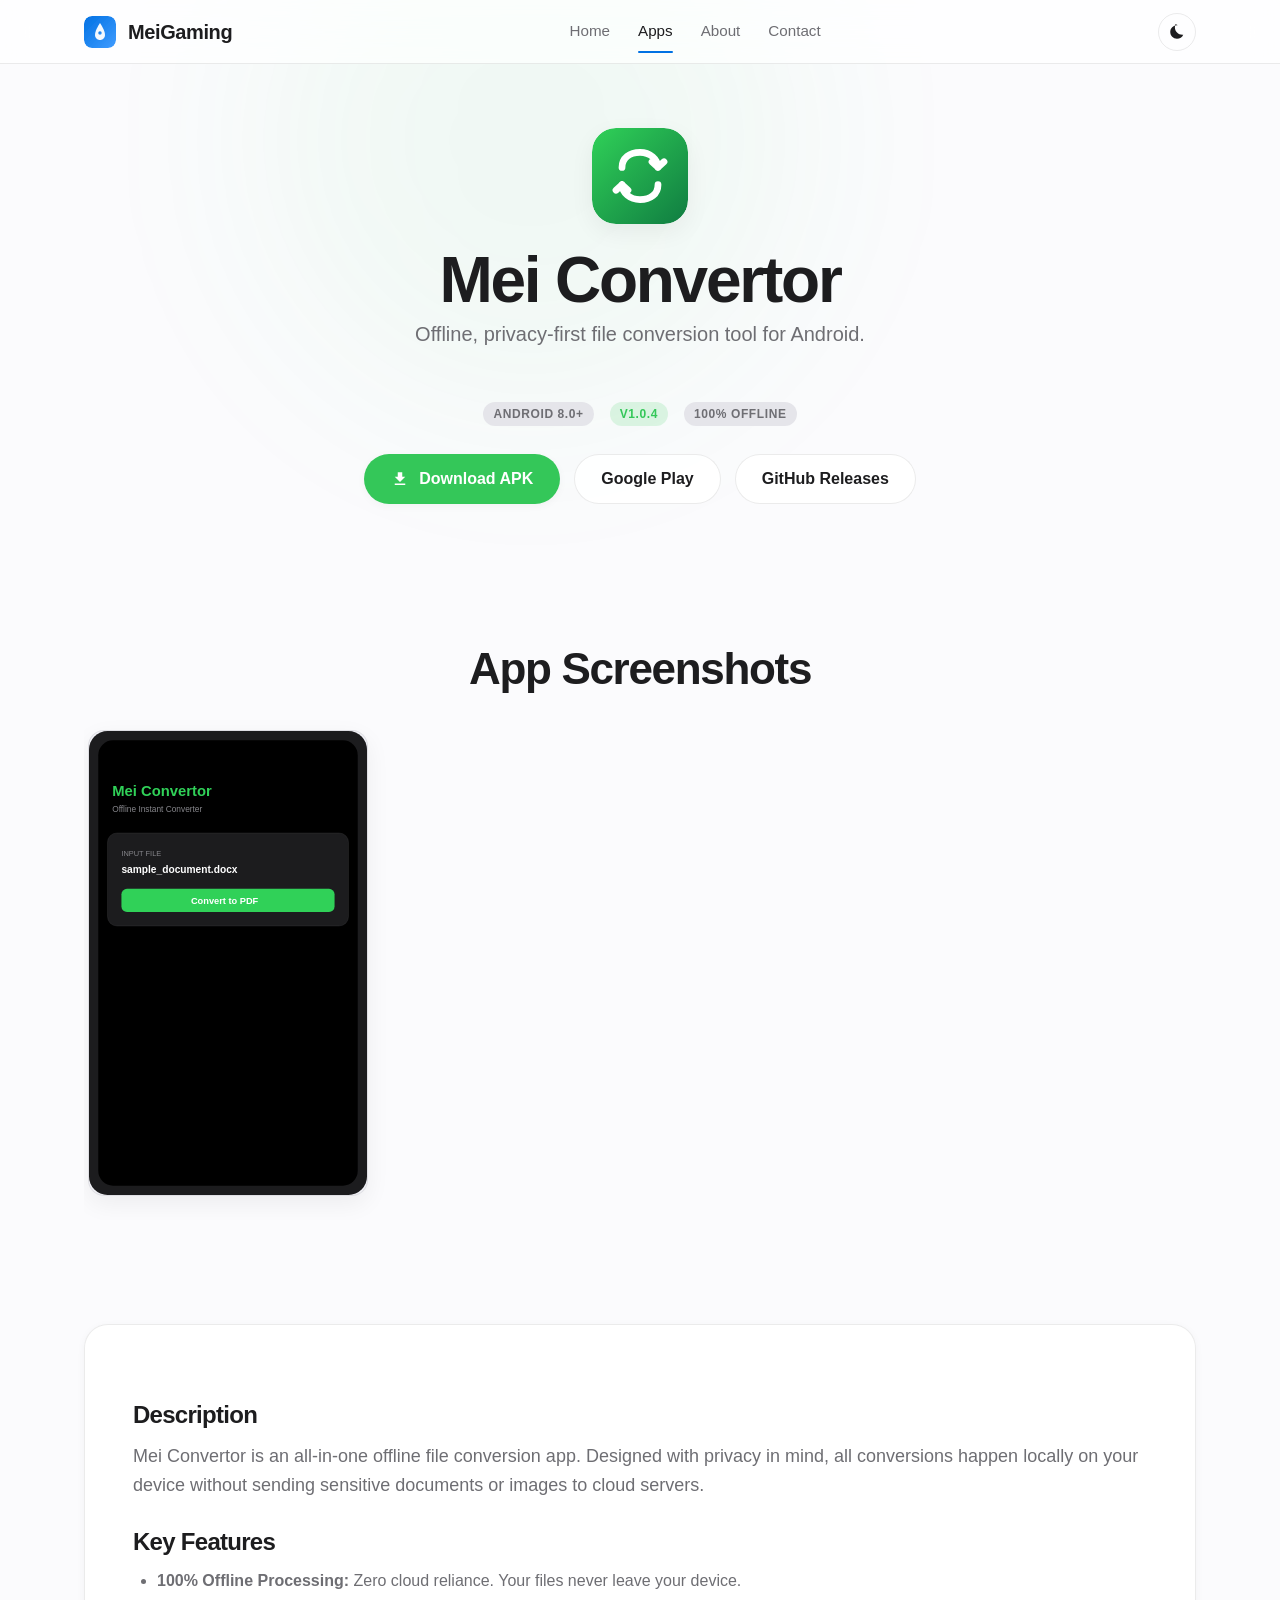
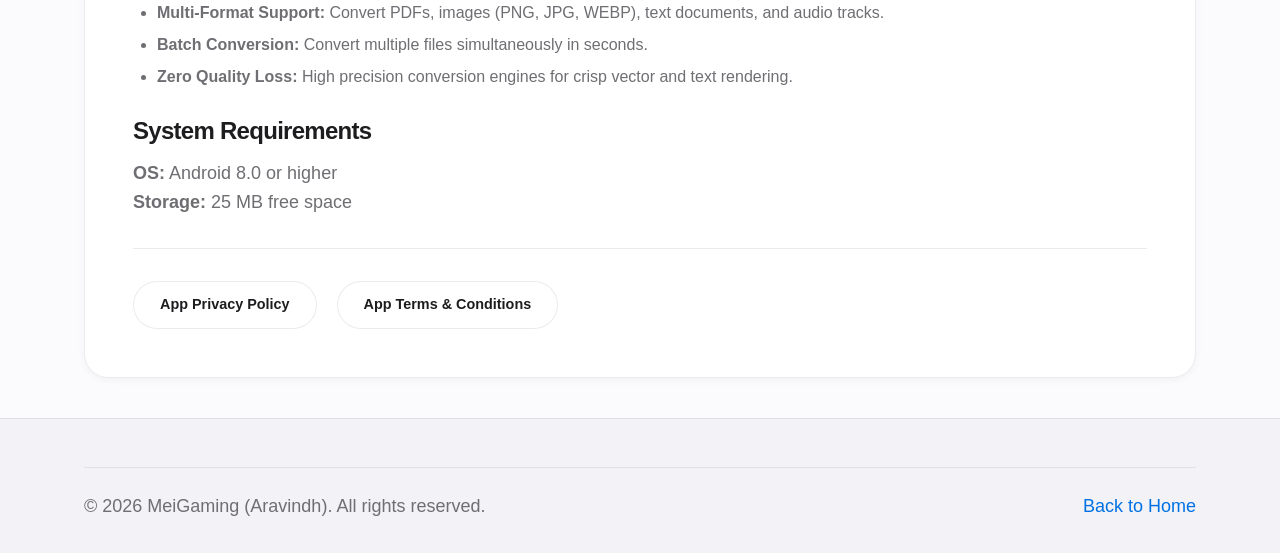
==== apps/mei-convertor/index.html @ 744c67cd "Initial release of MeiGaming studio website for GitHub Pages" ====
<!DOCTYPE html>
<html lang="en" data-theme="light">
<head>
  <meta charset="UTF-8">
  <meta name="viewport" content="width=device-width, initial-scale=1.0">
  <title>Mei Convertor — Offline File Converter for Android | MeiGaming</title>
  <meta name="description" content="Mei Convertor is a fast, offline file converter app for Android. Convert documents, images, audio, and video files securely on your device without internet.">

  <link rel="icon" type="image/svg+xml" href="../../assets/images/icons/favicon.svg">
  <link rel="stylesheet" href="../../assets/css/main.css">
  <link rel="stylesheet" href="../../assets/css/responsive.css">
</head>
<body>
  <div class="bg-ambient" aria-hidden="true">
    <div class="bg-ambient-orb orb-1" style="background: var(--convertor-bg-glow);"></div>
  </div>

  <header class="header">
    <div class="container nav-container">
      <a href="../../index.html" class="brand" aria-label="MeiGaming Home">
        <img src="../../assets/images/logo/logo.svg" alt="MeiGaming Logo" class="brand-icon">
        <span>MeiGaming</span>
      </a>

      <nav aria-label="Main Navigation">
        <ul class="nav-links">
          <li class="nav-item"><a href="../../index.html" class="nav-link">Home</a></li>
          <li class="nav-item"><a href="../../index.html#apps" class="nav-link active">Apps</a></li>
          <li class="nav-item"><a href="../../about.html" class="nav-link">About</a></li>
          <li class="nav-item"><a href="../../contact.html" class="nav-link">Contact</a></li>
        </ul>
      </nav>

      <div style="display: flex; align-items: center; gap: 12px;">
        <button class="theme-toggle" type="button" aria-label="Toggle theme"></button>
        <button class="mobile-toggle" type="button" aria-label="Toggle Menu" aria-expanded="false">
          <svg width="24" height="24" viewBox="0 0 24 24" fill="currentColor"><path d="M3 18h18v-2H3v2zm0-5h18v-2H3v2zm0-7v2h18V6H3z"/></svg>
        </button>
      </div>
    </div>
  </header>

  <main class="container">
    <section class="app-detail-hero animate-fade-in">
      <img src="../../assets/images/logo/mei-convertor-logo.svg" alt="Mei Convertor App Logo" class="app-detail-logo">
      <h1>Mei Convertor</h1>
      <p class="hero-description">Offline, privacy-first file conversion tool for Android.</p>
      
      <div class="app-meta-bar">
        <span class="platform-badge">Android 8.0+</span>
        <span class="platform-badge" style="background: var(--convertor-bg-glow); color: var(--convertor-accent);">v1.0.4</span>
        <span class="platform-badge">100% Offline</span>
      </div>

      <div class="app-downloads-group">
        <a href="#" data-app="meiConvertor" data-download="apk" class="btn btn-primary" style="background: var(--convertor-accent);">
          <svg class="btn-icon" viewBox="0 0 24 24"><path d="M5 20h14v-2H5v2zM19 9h-4V3H9v6H5l7 7 7-7z"/></svg>
          Download APK
        </a>
        <a href="#" data-app="meiConvertor" data-download="googlePlay" class="btn btn-secondary">
          Google Play
        </a>
        <a href="#" data-app="meiConvertor" data-download="githubReleases" class="btn btn-secondary">
          GitHub Releases
        </a>
      </div>
    </section>

    <section class="section">
      <h2 class="section-title" style="text-align: center; margin-bottom: 24px;">App Screenshots</h2>
      <div class="screenshot-gallery">
        <div class="screenshot-item">
          <img src="../../assets/images/apps/mei-convertor-preview.svg" alt="Mei Convertor Interface Screenshot 1">
        </div>
      </div>
    </section>

    <section class="content-box observe-animate">
      <h2>Description</h2>
      <p>
        Mei Convertor is an all-in-one offline file conversion app. Designed with privacy in mind, all conversions happen locally on your device without sending sensitive documents or images to cloud servers.
      </p>

      <h2>Key Features</h2>
      <ul>
        <li><strong>100% Offline Processing:</strong> Zero cloud reliance. Your files never leave your device.</li>
        <li><strong>Multi-Format Support:</strong> Convert PDFs, images (PNG, JPG, WEBP), text documents, and audio tracks.</li>
        <li><strong>Batch Conversion:</strong> Convert multiple files simultaneously in seconds.</li>
        <li><strong>Zero Quality Loss:</strong> High precision conversion engines for crisp vector and text rendering.</li>
      </ul>

      <h2>System Requirements</h2>
      <p><strong>OS:</strong> Android 8.0 or higher<br><strong>Storage:</strong> 25 MB free space</p>

      <hr style="margin: 32px 0; border: none; border-top: 1px solid var(--border-color);">

      <div style="display: flex; gap: 20px; flex-wrap: wrap;">
        <a href="privacy-policy.html" class="btn btn-secondary" style="font-size: 0.9rem;">App Privacy Policy</a>
        <a href="terms.html" class="btn btn-secondary" style="font-size: 0.9rem;">App Terms & Conditions</a>
      </div>
    </section>
  </main>

  <footer class="footer">
    <div class="container">
      <div class="footer-bottom">
        <p>&copy; <span class="copyright-year">2026</span> MeiGaming (Aravindh). All rights reserved.</p>
        <p><a href="../../index.html">Back to Home</a></p>
      </div>
    </div>
  </footer>

  <script src="../../assets/js/theme.js"></script>
  <script src="../../assets/js/downloads.js"></script>
  <script src="../../assets/js/navigation.js"></script>
  <script src="../../assets/js/main.js"></script>
</body>
</html>
---- assets/css/main.css ----
/* MeiGaming - Core Stylesheet */
@import url('variables.css');
@import url('animations.css');

/* Resets & Base Box Sizing */
*, *::before, *::after {
  box-sizing: border-box;
  margin: 0;
  padding: 0;
}

html {
  font-family: var(--font-family);
  font-size: 16px;
  background-color: var(--bg-primary);
  color: var(--text-primary);
  line-height: 1.5;
  scroll-behavior: smooth;
  -webkit-text-size-adjust: 100%;
  -webkit-font-smoothing: antialiased;
  -moz-osx-font-smoothing: grayscale;
}

body {
  min-height: 100vh;
  display: flex;
  flex-direction: column;
  overflow-x: hidden;
  position: relative;
  transition: background-color var(--transition-normal), color var(--transition-normal);
}

/* Background Atmospheric Radial Gradients */
.bg-ambient {
  position: fixed;
  top: 0;
  left: 0;
  width: 100vw;
  height: 100vh;
  z-index: -1;
  pointer-events: none;
  overflow: hidden;
}

.bg-ambient-orb {
  position: absolute;
  border-radius: 50%;
  filter: blur(100px);
  opacity: 0.35;
  transition: all var(--transition-slow);
}

.orb-1 {
  top: -15%;
  left: 20%;
  width: 550px;
  height: 550px;
  background: var(--accent-light);
}

.orb-2 {
  bottom: 10%;
  right: -5%;
  width: 450px;
  height: 450px;
  background: rgba(175, 82, 222, 0.1);
}

/* Container */
.container {
  width: 100%;
  max-width: 1160px;
  margin: 0 auto;
  padding: 0 24px;
}

/* Typography */
h1, h2, h3, h4, h5, h6 {
  color: var(--text-primary);
  font-weight: 600;
  letter-spacing: -0.025em;
  line-height: 1.15;
}

h1 {
  font-size: clamp(2.5rem, 5vw, 4.2rem);
  font-weight: 700;
  letter-spacing: -0.035em;
}

h2 {
  font-size: clamp(1.8rem, 3.5vw, 2.75rem);
  letter-spacing: -0.03em;
}

h3 {
  font-size: clamp(1.25rem, 2.2vw, 1.75rem);
}

p {
  color: var(--text-secondary);
  font-size: 1.125rem;
  line-height: 1.6;
}

a {
  color: var(--accent-primary);
  text-decoration: none;
  transition: color var(--transition-fast);
}

a:hover {
  color: var(--accent-hover);
}

/* Glass Header & Navigation */
.header {
  position: sticky;
  top: 0;
  left: 0;
  width: 100%;
  height: var(--header-height);
  z-index: 100;
  background-color: var(--bg-glass);
  backdrop-filter: var(--backdrop-blur);
  -webkit-backdrop-filter: var(--backdrop-blur);
  border-bottom: 1px solid var(--border-color);
  transition: background-color var(--transition-normal), border-color var(--transition-normal);
}

.nav-container {
  display: flex;
  align-items: center;
  justify-content: space-between;
  height: 100%;
}

.brand {
  display: flex;
  align-items: center;
  gap: 12px;
  font-weight: 700;
  font-size: 1.25rem;
  color: var(--text-primary);
  letter-spacing: -0.02em;
}

.brand-icon {
  width: 32px;
  height: 32px;
  border-radius: var(--radius-sm);
  display: flex;
  align-items: center;
  justify-content: center;
}

.nav-links {
  display: flex;
  align-items: center;
  gap: 28px;
  list-style: none;
}

.nav-item {
  position: relative;
}

.nav-link {
  color: var(--text-secondary);
  font-size: 0.95rem;
  font-weight: 500;
  padding: 6px 0;
  transition: color var(--transition-fast);
  display: flex;
  align-items: center;
  gap: 6px;
}

.nav-link:hover, .nav-link.active {
  color: var(--text-primary);
}

.nav-link.active::after {
  content: "";
  position: absolute;
  bottom: -4px;
  left: 0;
  width: 100%;
  height: 2px;
  background-color: var(--accent-primary);
  border-radius: 2px;
}

/* Dropdown Menu */
.dropdown-menu {
  position: absolute;
  top: 100%;
  left: 50%;
  transform: translateX(-50%) translateY(8px);
  background: var(--bg-glass-card);
  backdrop-filter: var(--backdrop-blur);
  -webkit-backdrop-filter: var(--backdrop-blur);
  border: 1px solid var(--border-color);
  border-radius: var(--radius-md);
  box-shadow: var(--shadow-lg);
  padding: 8px;
  min-width: 200px;
  opacity: 0;
  visibility: hidden;
  transition: opacity var(--transition-fast), transform var(--transition-fast), visibility var(--transition-fast);
  z-index: 110;
}

.nav-item:hover .dropdown-menu,
.nav-item:focus-within .dropdown-menu {
  opacity: 1;
  visibility: visible;
  transform: translateX(-50%) translateY(0);
}

.dropdown-item {
  display: flex;
  align-items: center;
  gap: 12px;
  padding: 10px 14px;
  border-radius: var(--radius-sm);
  color: var(--text-primary);
  font-size: 0.9rem;
  font-weight: 500;
  transition: background-color var(--transition-fast);
}

.dropdown-item:hover {
  background-color: var(--accent-light);
  color: var(--accent-primary);
}

.dropdown-item-icon {
  width: 24px;
  height: 24px;
  border-radius: 6px;
}

/* Theme Toggle Button */
.theme-toggle {
  background: transparent;
  border: 1px solid var(--border-color);
  color: var(--text-primary);
  width: 38px;
  height: 38px;
  border-radius: var(--radius-pill);
  display: flex;
  align-items: center;
  justify-content: center;
  cursor: pointer;
  transition: background-color var(--transition-fast), border-color var(--transition-fast), transform var(--transition-fast);
}

.theme-toggle:hover {
  background-color: var(--bg-tertiary);
  transform: scale(1.05);
}

.theme-toggle svg {
  width: 18px;
  height: 18px;
  fill: currentColor;
}

/* Mobile Hamburger Menu Toggle */
.mobile-toggle {
  display: none;
  background: transparent;
  border: none;
  color: var(--text-primary);
  width: 38px;
  height: 38px;
  cursor: pointer;
  align-items: center;
  justify-content: center;
}

/* Hero Section */
.hero {
  padding: 96px 0 64px;
  text-align: center;
  position: relative;
}

.hero-subtitle-pill {
  display: inline-flex;
  align-items: center;
  gap: 8px;
  padding: 6px 16px;
  background: var(--accent-light);
  color: var(--accent-primary);
  border-radius: var(--radius-pill);
  font-size: 0.875rem;
  font-weight: 600;
  margin-bottom: 24px;
  border: 1px solid rgba(0, 113, 227, 0.2);
}

.hero-title {
  max-width: 800px;
  margin: 0 auto 20px;
  background: linear-gradient(180deg, var(--text-primary) 0%, var(--text-secondary) 100%);
  -webkit-background-clip: text;
  -webkit-text-fill-color: transparent;
}

.hero-description {
  max-width: 600px;
  margin: 0 auto 36px;
  font-size: 1.25rem;
  color: var(--text-secondary);
}

.hero-buttons {
  display: flex;
  align-items: center;
  justify-content: center;
  gap: 16px;
  flex-wrap: wrap;
}

/* Buttons */
.btn {
  display: inline-flex;
  align-items: center;
  justify-content: center;
  gap: 10px;
  padding: 12px 26px;
  font-size: 1rem;
  font-weight: 600;
  border-radius: var(--radius-pill);
  cursor: pointer;
  transition: all var(--transition-fast);
  border: 1px solid transparent;
  text-decoration: none;
}

.btn-primary {
  background-color: var(--accent-primary);
  color: var(--text-on-accent);
  box-shadow: var(--shadow-sm);
}

.btn-primary:hover {
  background-color: var(--accent-hover);
  color: var(--text-on-accent);
  transform: translateY(-2px);
  box-shadow: var(--shadow-md);
}

.btn-secondary {
  background-color: var(--bg-glass-card);
  color: var(--text-primary);
  border-color: var(--border-color);
  backdrop-filter: var(--backdrop-blur);
  -webkit-backdrop-filter: var(--backdrop-blur);
}

.btn-secondary:hover {
  background-color: var(--bg-tertiary);
  border-color: var(--border-hover);
  color: var(--text-primary);
  transform: translateY(-2px);
}

.btn-icon {
  width: 18px;
  height: 18px;
  fill: currentColor;
}

/* App Card Component */
.section {
  padding: 64px 0;
}

.section-header {
  text-align: center;
  max-width: 600px;
  margin: 0 auto 48px;
}

.section-title {
  margin-bottom: 12px;
}

.section-subtitle {
  color: var(--text-secondary);
  font-size: 1.1rem;
}

.app-grid {
  display: grid;
  grid-template-columns: repeat(auto-fit, minmax(320px, 1fr));
  gap: 28px;
}

.app-card {
  background: var(--bg-glass-card);
  backdrop-filter: var(--backdrop-blur);
  -webkit-backdrop-filter: var(--backdrop-blur);
  border: 1px solid var(--border-color);
  border-radius: var(--radius-lg);
  padding: 32px;
  display: flex;
  flex-direction: column;
  position: relative;
  transition: all var(--transition-normal);
  overflow: hidden;
  box-shadow: var(--shadow-sm);
}

.app-card:hover {
  transform: translateY(-6px);
  border-color: var(--border-hover);
  box-shadow: var(--shadow-lg);
}

.app-card::before {
  content: "";
  position: absolute;
  top: 0;
  left: 0;
  width: 100%;
  height: 4px;
  background: var(--app-accent-gradient, var(--accent-gradient));
}

.app-header {
  display: flex;
  align-items: center;
  gap: 16px;
  margin-bottom: 16px;
}

.app-logo {
  width: 56px;
  height: 56px;
  border-radius: var(--radius-md);
  object-fit: cover;
  box-shadow: var(--shadow-sm);
}

.app-title-group h3 {
  margin-bottom: 4px;
}

.platform-badge {
  display: inline-flex;
  align-items: center;
  gap: 4px;
  padding: 3px 10px;
  background-color: var(--bg-tertiary);
  color: var(--text-secondary);
  border-radius: var(--radius-pill);
  font-size: 0.75rem;
  font-weight: 600;
  text-transform: uppercase;
  letter-spacing: 0.05em;
}

.app-description {
  font-size: 1rem;
  color: var(--text-secondary);
  margin-bottom: 24px;
  flex-grow: 1;
}

.app-actions {
  display: flex;
  align-items: center;
  gap: 12px;
}

.app-actions .btn {
  padding: 10px 18px;
  font-size: 0.9rem;
}

/* Platform Showcase Grid */
.platform-grid {
  display: grid;
  grid-template-columns: repeat(auto-fit, minmax(220px, 1fr));
  gap: 20px;
  margin-top: 36px;
}

.platform-card {
  background: var(--bg-glass-card);
  backdrop-filter: var(--backdrop-blur);
  -webkit-backdrop-filter: var(--backdrop-blur);
  border: 1px solid var(--border-color);
  border-radius: var(--radius-md);
  padding: 24px;
  text-align: center;
  transition: all var(--transition-fast);
}

.platform-card:hover {
  transform: translateY(-3px);
  border-color: var(--border-hover);
}

.platform-icon {
  width: 44px;
  height: 44px;
  margin: 0 auto 12px;
  color: var(--text-primary);
  fill: currentColor;
}

.platform-name {
  font-size: 1.1rem;
  font-weight: 600;
  margin-bottom: 4px;
}

.platform-status {
  font-size: 0.85rem;
  color: var(--text-tertiary);
}

/* App Detail Page Styles */
.app-detail-hero {
  padding: 64px 0 40px;
  display: flex;
  flex-direction: column;
  align-items: center;
  text-align: center;
}

.app-detail-logo {
  width: 96px;
  height: 96px;
  border-radius: var(--radius-lg);
  margin-bottom: 20px;
  box-shadow: var(--shadow-md);
}

.app-meta-bar {
  display: flex;
  align-items: center;
  justify-content: center;
  gap: 16px;
  margin: 16px 0 28px;
  flex-wrap: wrap;
}

.app-downloads-group {
  display: flex;
  align-items: center;
  justify-content: center;
  gap: 14px;
  flex-wrap: wrap;
  margin-bottom: 36px;
}

/* Screenshot Carousel / Gallery */
.screenshot-gallery {
  display: flex;
  gap: 20px;
  overflow-x: auto;
  padding: 12px 4px 24px;
  scroll-snap-type: x mandatory;
  -webkit-overflow-scrolling: touch;
}

.screenshot-gallery::-webkit-scrollbar {
  height: 6px;
}

.screenshot-gallery::-webkit-scrollbar-thumb {
  background: var(--text-tertiary);
  border-radius: 3px;
}

.screenshot-item {
  flex: 0 0 auto;
  width: 280px;
  border-radius: var(--radius-md);
  border: 1px solid var(--border-color);
  box-shadow: var(--shadow-md);
  scroll-snap-align: center;
  overflow: hidden;
  background-color: var(--bg-secondary);
}

.screenshot-item img {
  width: 100%;
  height: auto;
  display: block;
}

/* Policy & Content Pages */
.content-box {
  background: var(--bg-glass-card);
  backdrop-filter: var(--backdrop-blur);
  -webkit-backdrop-filter: var(--backdrop-blur);
  border: 1px solid var(--border-color);
  border-radius: var(--radius-lg);
  padding: 48px;
  margin: 40px 0;
  box-shadow: var(--shadow-sm);
}

.content-box h2 {
  margin: 28px 0 14px;
  font-size: 1.5rem;
}

.content-box p {
  margin-bottom: 16px;
}

.content-box ul {
  margin: 0 0 16px 24px;
  color: var(--text-secondary);
}

.content-box li {
  margin-bottom: 8px;
}

/* Footer */
.footer {
  margin-top: auto;
  background-color: var(--bg-secondary);
  border-top: 1px solid var(--border-color);
  padding: 48px 0 32px;
}

.footer-grid {
  display: grid;
  grid-template-columns: 2fr repeat(3, 1fr);
  gap: 36px;
  margin-bottom: 40px;
}

.footer-brand p {
  font-size: 0.95rem;
  margin-top: 12px;
  max-width: 320px;
}

.footer-column h4 {
  font-size: 0.9rem;
  text-transform: uppercase;
  letter-spacing: 0.06em;
  color: var(--text-tertiary);
  margin-bottom: 16px;
}

.footer-links {
  list-style: none;
}

.footer-links li {
  margin-bottom: 10px;
}

.footer-links a {
  color: var(--text-secondary);
  font-size: 0.95rem;
}

.footer-links a:hover {
  color: var(--text-primary);
}

.footer-bottom {
  display: flex;
  align-items: center;
  justify-content: space-between;
  padding-top: 24px;
  border-top: 1px solid var(--border-color);
  font-size: 0.875rem;
  color: var(--text-tertiary);
  flex-wrap: wrap;
  gap: 16px;
}

/* Toast Notifications */
.toast {
  position: fixed;
  bottom: 24px;
  right: 24px;
  background: var(--bg-glass-card);
  backdrop-filter: var(--backdrop-blur);
  -webkit-backdrop-filter: var(--backdrop-blur);
  border: 1px solid var(--border-color);
  color: var(--text-primary);
  padding: 12px 20px;
  border-radius: var(--radius-pill);
  box-shadow: var(--shadow-lg);
  font-weight: 500;
  font-size: 0.9rem;
  z-index: 1000;
  display: flex;
  align-items: center;
  gap: 10px;
  animation: slideUp 0.3s var(--transition-normal);
}
---- assets/css/responsive.css ----
/* MeiGaming - Mobile-First Responsive Breakpoints */

/* Tablet & Mobile Queries */
@media (max-width: 900px) {
  .footer-grid {
    grid-template-columns: 1fr 1fr;
    gap: 32px;
  }

  .content-box {
    padding: 32px 24px;
  }
}

@media (max-width: 768px) {
  :root {
    --header-height: 58px;
  }

  .nav-links {
    position: fixed;
    top: var(--header-height);
    left: 0;
    width: 100vw;
    height: calc(100vh - var(--header-height));
    background-color: var(--bg-glass);
    backdrop-filter: var(--backdrop-blur);
    -webkit-backdrop-filter: var(--backdrop-blur);
    flex-direction: column;
    align-items: flex-start;
    padding: 32px 24px;
    gap: 20px;
    transform: translateX(100%);
    transition: transform var(--transition-normal);
    overflow-y: auto;
    border-top: 1px solid var(--border-color);
  }

  .nav-links.active {
    transform: translateX(0);
  }

  .nav-link {
    font-size: 1.25rem;
    width: 100%;
  }

  .mobile-toggle {
    display: flex;
  }

  .dropdown-menu {
    position: static;
    transform: none !important;
    opacity: 1 !important;
    visibility: visible !important;
    box-shadow: none;
    border: none;
    background: transparent;
    padding: 8px 0 0 16px;
    width: 100%;
  }

  .hero {
    padding: 64px 0 40px;
  }

  .hero-buttons {
    flex-direction: column;
    width: 100%;
  }

  .hero-buttons .btn {
    width: 100%;
  }

  .app-grid {
    grid-template-columns: 1fr;
  }

  .footer-grid {
    grid-template-columns: 1fr;
    gap: 28px;
  }

  .footer-bottom {
    flex-direction: column;
    align-items: center;
    text-align: center;
  }
}

@media (max-width: 480px) {
  .container {
    padding: 0 16px;
  }

  .app-card {
    padding: 24px;
  }

  .app-actions {
    flex-direction: column;
    align-items: stretch;
  }

  .app-actions .btn {
    width: 100%;
  }

  .app-downloads-group {
    flex-direction: column;
    width: 100%;
  }

  .app-downloads-group .btn {
    width: 100%;
  }
}
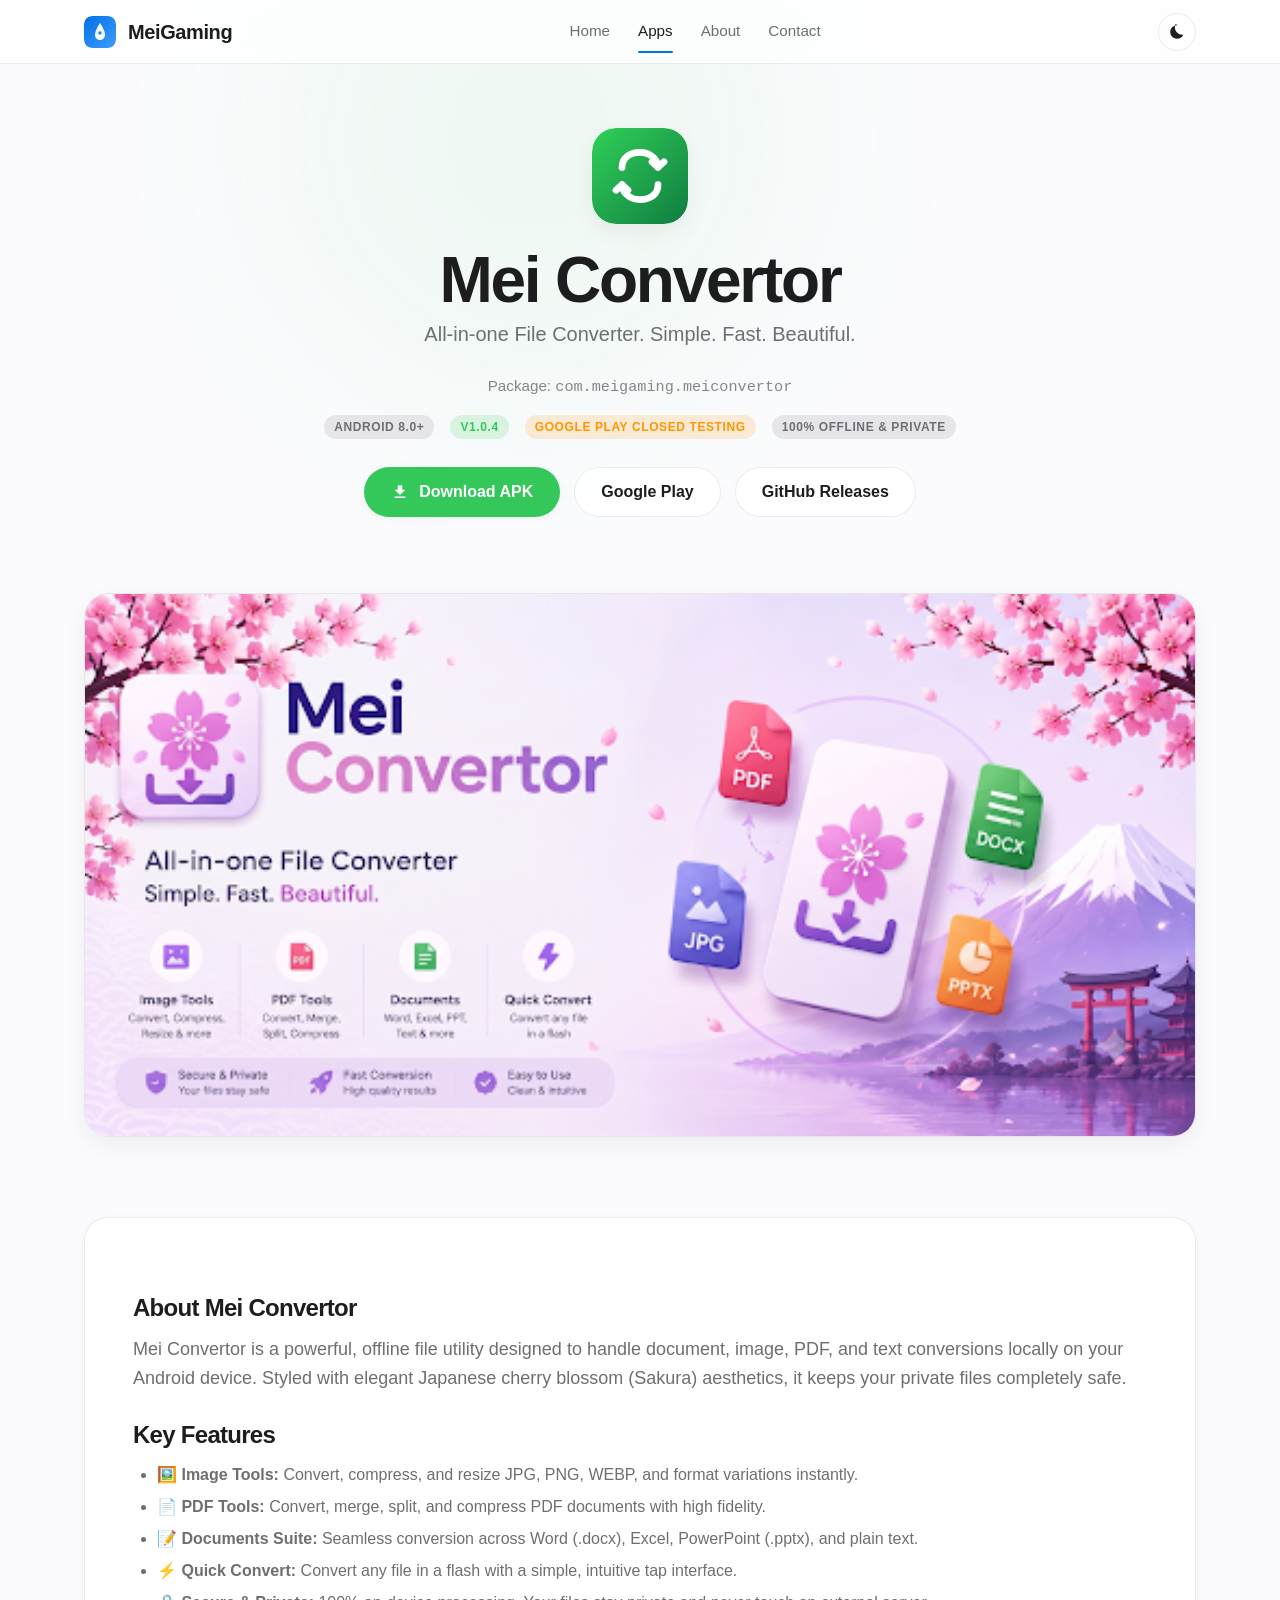
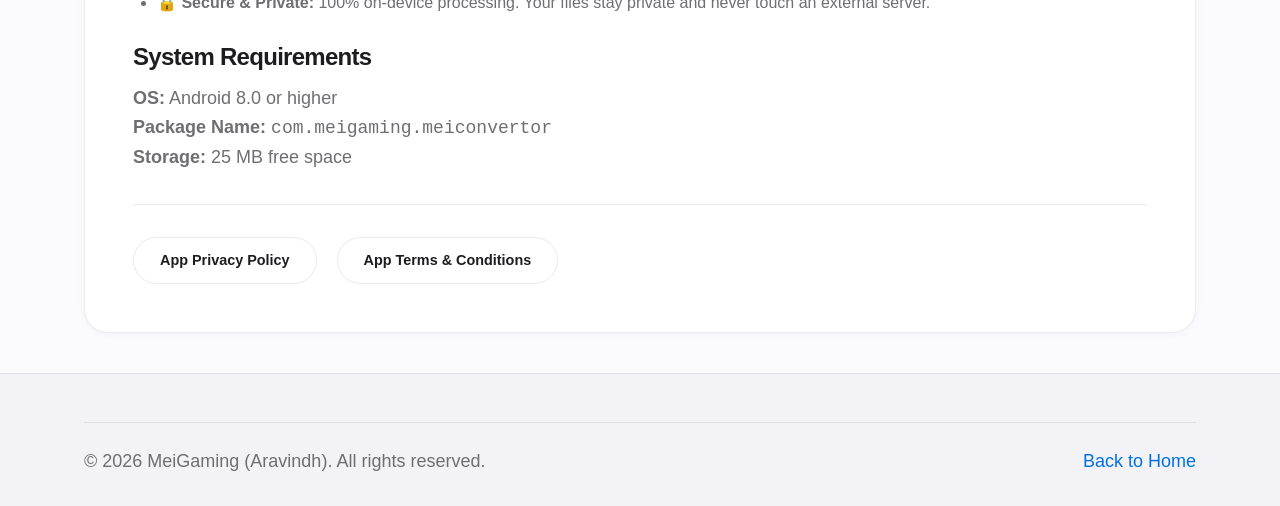
==== commit 60ba9391: "Integrate official app banners, MeiDroid icon, Google Play metadata, and macOS screenshots" ====
--- a/apps/mei-convertor/index.html
+++ b/apps/mei-convertor/index.html
@@ -3,8 +3,8 @@
 <head>
   <meta charset="UTF-8">
   <meta name="viewport" content="width=device-width, initial-scale=1.0">
-  <title>Mei Convertor — Offline File Converter for Android | MeiGaming</title>
-  <meta name="description" content="Mei Convertor is a fast, offline file converter app for Android. Convert documents, images, audio, and video files securely on your device without internet.">
+  <title>Mei Convertor — All-in-one File Converter for Android | MeiGaming</title>
+  <meta name="description" content="Mei Convertor is an all-in-one file converter for Android. Simple, fast, beautiful offline file processing for Images, PDFs, Documents, and Text with zero data tracking.">
 
   <link rel="icon" type="image/svg+xml" href="../../assets/images/icons/favicon.svg">
   <link rel="stylesheet" href="../../assets/css/main.css">
@@ -41,15 +41,18 @@
   </header>
 
   <main class="container">
+    <!-- App Hero Banner -->
     <section class="app-detail-hero animate-fade-in">
       <img src="../../assets/images/logo/mei-convertor-logo.svg" alt="Mei Convertor App Logo" class="app-detail-logo">
       <h1>Mei Convertor</h1>
-      <p class="hero-description">Offline, privacy-first file conversion tool for Android.</p>
+      <p class="hero-description">All-in-one File Converter. Simple. Fast. Beautiful.</p>
+      <p style="color: var(--text-tertiary); font-size: 0.95rem; margin-top: -12px;">Package: <code>com.meigaming.meiconvertor</code></p>
       
       <div class="app-meta-bar">
         <span class="platform-badge">Android 8.0+</span>
         <span class="platform-badge" style="background: var(--convertor-bg-glow); color: var(--convertor-accent);">v1.0.4</span>
-        <span class="platform-badge">100% Offline</span>
+        <span class="platform-badge" style="background: rgba(255, 149, 0, 0.15); color: #ff9500;">Google Play Closed Testing</span>
+        <span class="platform-badge">100% Offline & Private</span>
       </div>
 
       <div class="app-downloads-group">
@@ -66,31 +69,31 @@
       </div>
     </section>
 
-    <section class="section">
-      <h2 class="section-title" style="text-align: center; margin-bottom: 24px;">App Screenshots</h2>
-      <div class="screenshot-gallery">
-        <div class="screenshot-item">
-          <img src="../../assets/images/apps/mei-convertor-preview.svg" alt="Mei Convertor Interface Screenshot 1">
-        </div>
+    <!-- Official Sakura Artwork Banner -->
+    <section class="section" style="padding: 0 0 40px;">
+      <div style="border-radius: var(--radius-lg); overflow: hidden; border: 1px solid var(--border-color); box-shadow: var(--shadow-md);">
+        <img src="../../assets/images/banner/mei-convertor-banner.png" alt="Mei Convertor Official Feature Banner" style="width: 100%; height: auto; display: block;">
       </div>
     </section>
 
+    <!-- Description & Features -->
     <section class="content-box observe-animate">
-      <h2>Description</h2>
+      <h2>About Mei Convertor</h2>
       <p>
-        Mei Convertor is an all-in-one offline file conversion app. Designed with privacy in mind, all conversions happen locally on your device without sending sensitive documents or images to cloud servers.
+        Mei Convertor is a powerful, offline file utility designed to handle document, image, PDF, and text conversions locally on your Android device. Styled with elegant Japanese cherry blossom (Sakura) aesthetics, it keeps your private files completely safe.
       </p>
 
       <h2>Key Features</h2>
       <ul>
-        <li><strong>100% Offline Processing:</strong> Zero cloud reliance. Your files never leave your device.</li>
-        <li><strong>Multi-Format Support:</strong> Convert PDFs, images (PNG, JPG, WEBP), text documents, and audio tracks.</li>
-        <li><strong>Batch Conversion:</strong> Convert multiple files simultaneously in seconds.</li>
-        <li><strong>Zero Quality Loss:</strong> High precision conversion engines for crisp vector and text rendering.</li>
+        <li><strong>🖼️ Image Tools:</strong> Convert, compress, and resize JPG, PNG, WEBP, and format variations instantly.</li>
+        <li><strong>📄 PDF Tools:</strong> Convert, merge, split, and compress PDF documents with high fidelity.</li>
+        <li><strong>📝 Documents Suite:</strong> Seamless conversion across Word (.docx), Excel, PowerPoint (.pptx), and plain text.</li>
+        <li><strong>⚡ Quick Convert:</strong> Convert any file in a flash with a simple, intuitive tap interface.</li>
+        <li><strong>🔒 Secure & Private:</strong> 100% on-device processing. Your files stay private and never touch an external server.</li>
       </ul>
 
       <h2>System Requirements</h2>
-      <p><strong>OS:</strong> Android 8.0 or higher<br><strong>Storage:</strong> 25 MB free space</p>
+      <p><strong>OS:</strong> Android 8.0 or higher<br><strong>Package Name:</strong> <code>com.meigaming.meiconvertor</code><br><strong>Storage:</strong> 25 MB free space</p>
 
       <hr style="margin: 32px 0; border: none; border-top: 1px solid var(--border-color);">
 
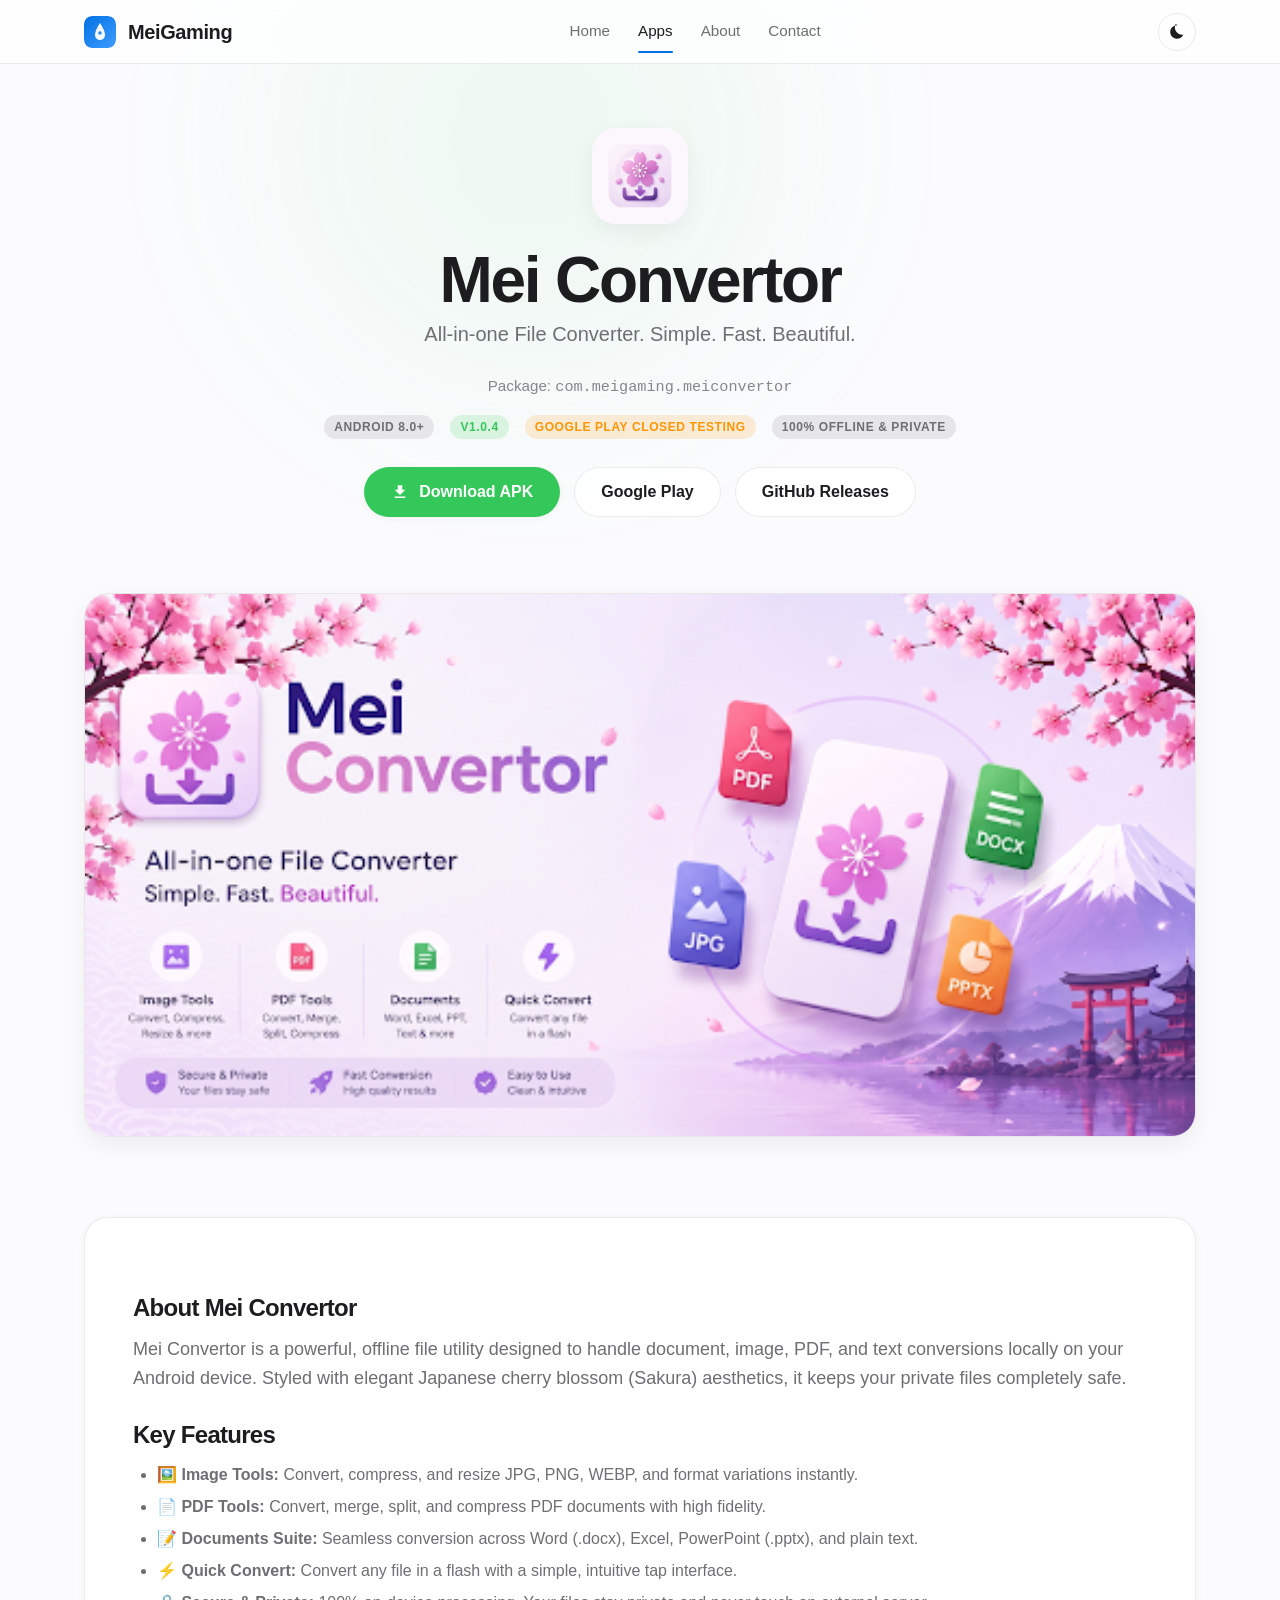
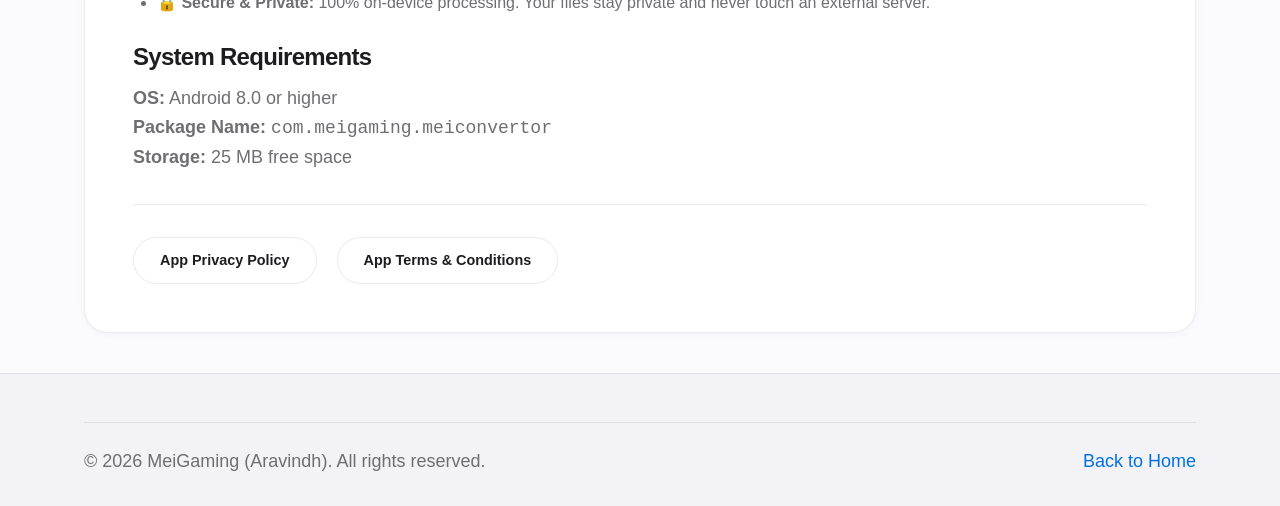
==== commit bada9fac: "Update official app icons for MeiTorrent and Mei Convertor" ====
--- a/apps/mei-convertor/index.html
+++ b/apps/mei-convertor/index.html
@@ -43,7 +43,7 @@
   <main class="container">
     <!-- App Hero Banner -->
     <section class="app-detail-hero animate-fade-in">
-      <img src="../../assets/images/logo/mei-convertor-logo.svg" alt="Mei Convertor App Logo" class="app-detail-logo">
+      <img src="../../assets/images/logo/mei-convertor-icon.png" alt="Mei Convertor App Logo" class="app-detail-logo">
       <h1>Mei Convertor</h1>
       <p class="hero-description">All-in-one File Converter. Simple. Fast. Beautiful.</p>
       <p style="color: var(--text-tertiary); font-size: 0.95rem; margin-top: -12px;">Package: <code>com.meigaming.meiconvertor</code></p>
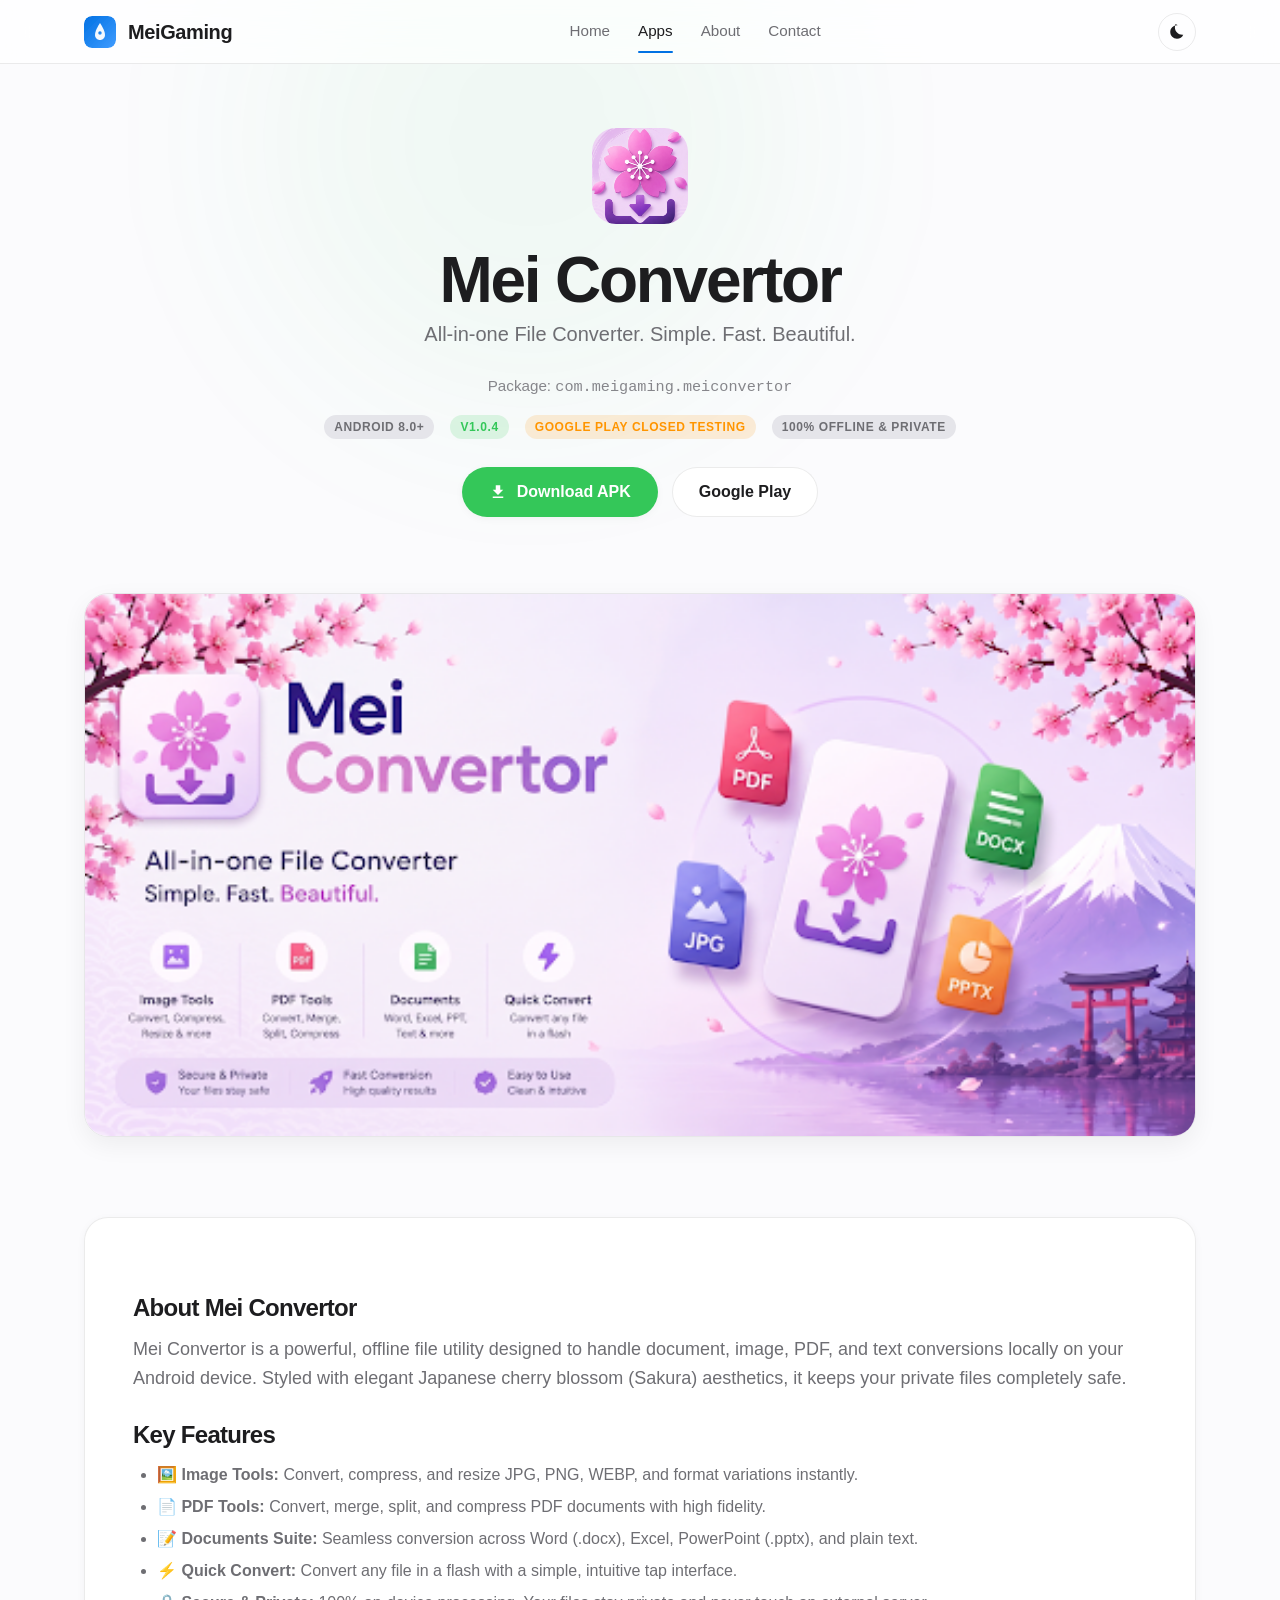
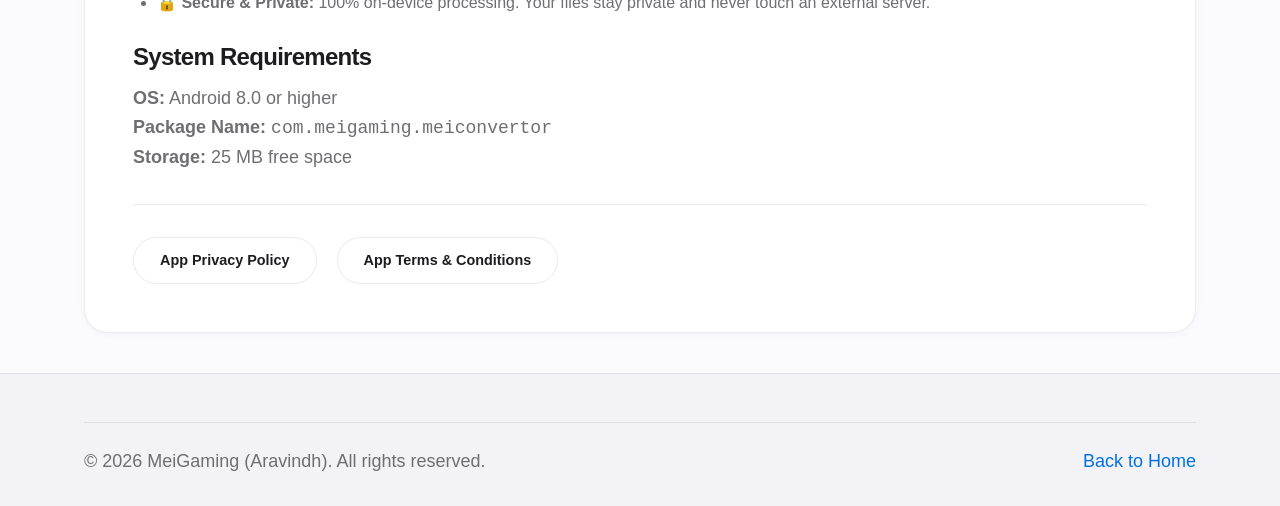
==== commit a1bc9edb: "Remove all GitHub links, buttons, and references from the public website" ====
--- a/apps/mei-convertor/index.html
+++ b/apps/mei-convertor/index.html
@@ -63,9 +63,6 @@
         <a href="#" data-app="meiConvertor" data-download="googlePlay" class="btn btn-secondary">
           Google Play
         </a>
-        <a href="#" data-app="meiConvertor" data-download="githubReleases" class="btn btn-secondary">
-          GitHub Releases
-        </a>
       </div>
     </section>
 
--- a/assets/css/main.css
+++ b/assets/css/main.css
@@ -443,7 +443,7 @@
   height: 56px;
   border-radius: var(--radius-md);
   object-fit: cover;
-  box-shadow: var(--shadow-sm);
+  display: block;
 }
 
 .app-title-group h3 {
@@ -539,7 +539,8 @@
   height: 96px;
   border-radius: var(--radius-lg);
   margin-bottom: 20px;
-  box-shadow: var(--shadow-md);
+  object-fit: cover;
+  display: block;
 }
 
 .app-meta-bar {
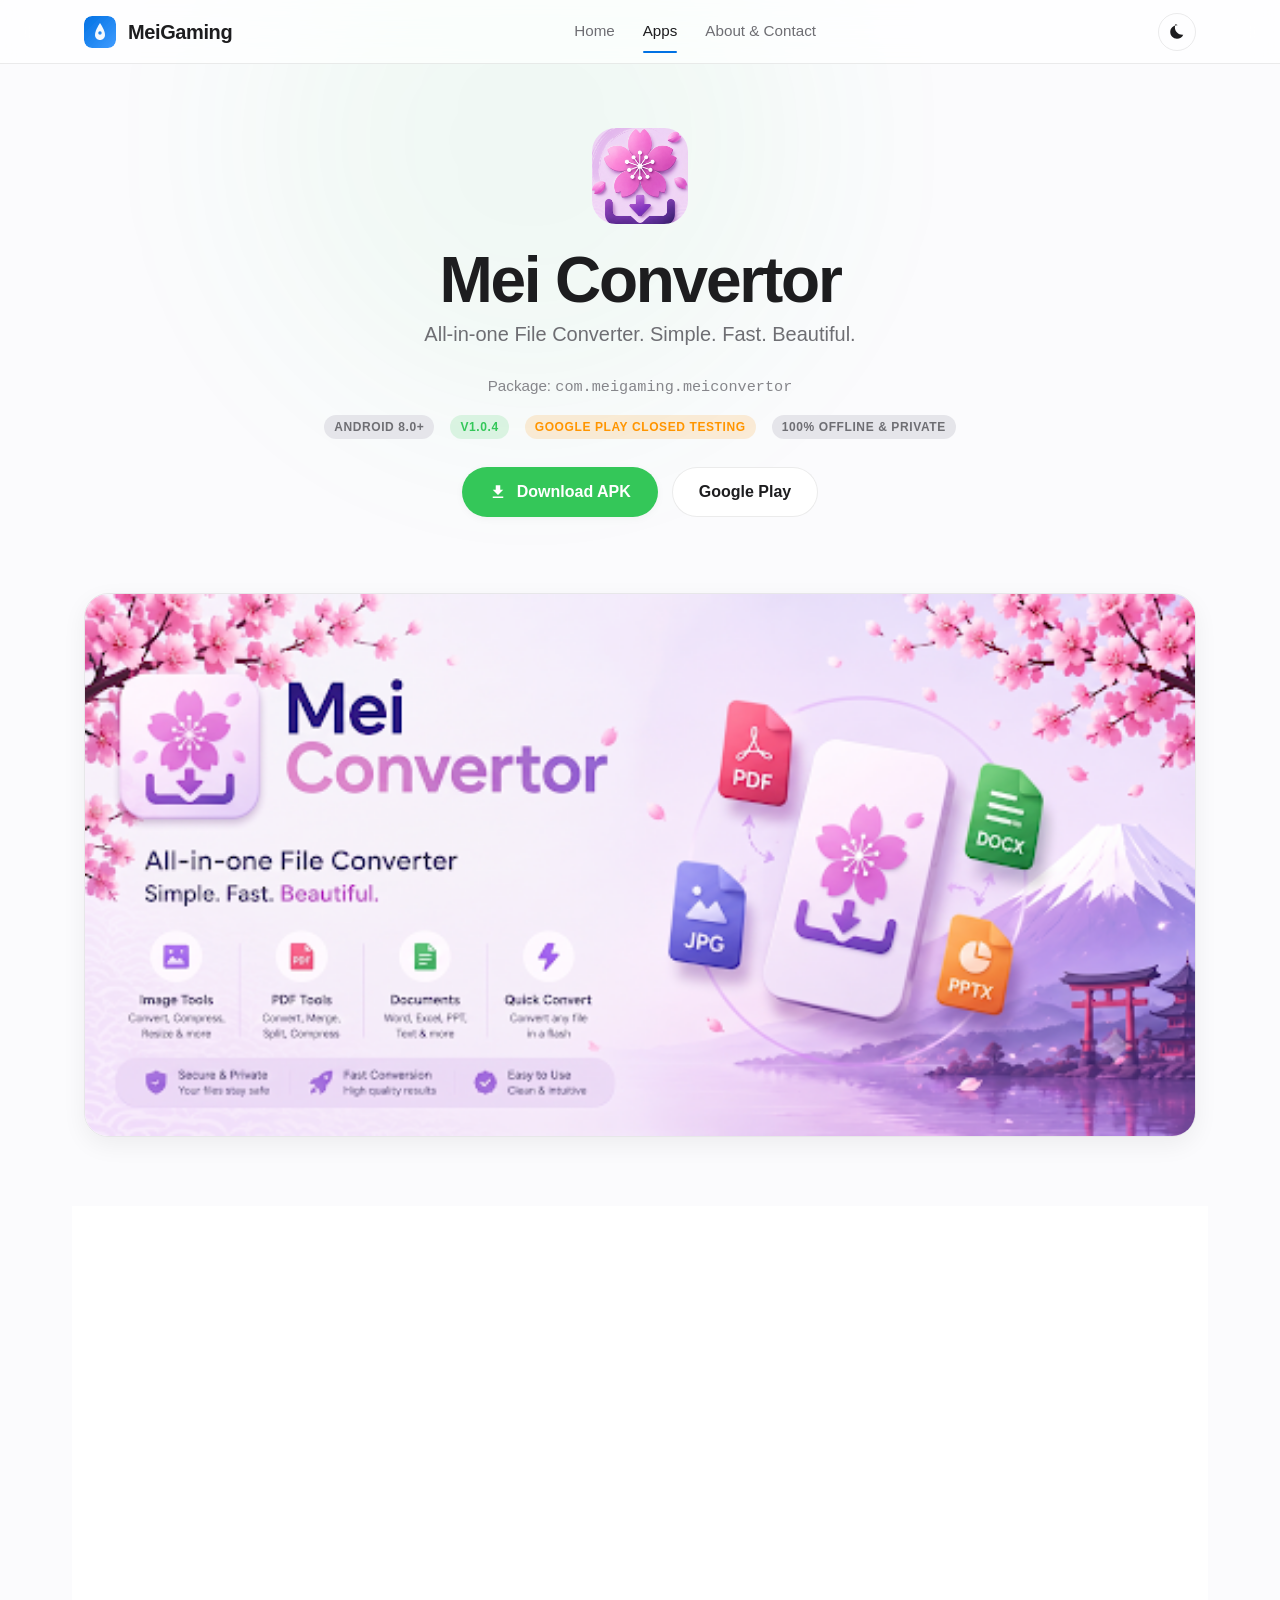
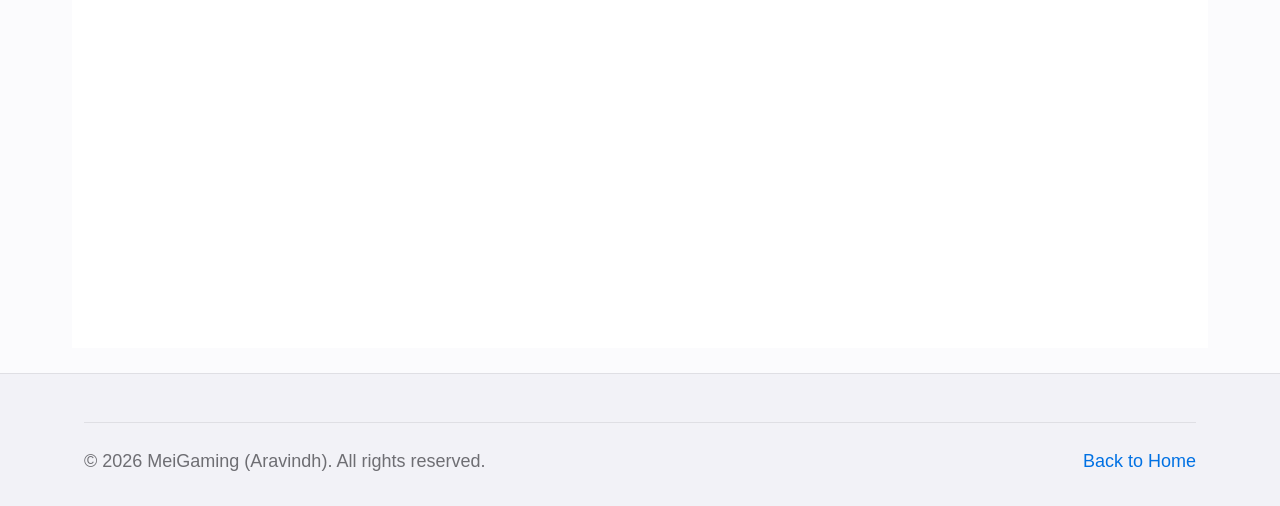
==== commit a6c5fe36: "Merge Contact section into About & Contact page and clean up navigation header" ====
--- a/apps/mei-convertor/index.html
+++ b/apps/mei-convertor/index.html
@@ -26,8 +26,7 @@
         <ul class="nav-links">
           <li class="nav-item"><a href="../../index.html" class="nav-link">Home</a></li>
           <li class="nav-item"><a href="../../index.html#apps" class="nav-link active">Apps</a></li>
-          <li class="nav-item"><a href="../../about.html" class="nav-link">About</a></li>
-          <li class="nav-item"><a href="../../contact.html" class="nav-link">Contact</a></li>
+          <li class="nav-item"><a href="../../about.html" class="nav-link">About & Contact</a></li>
         </ul>
       </nav>
 
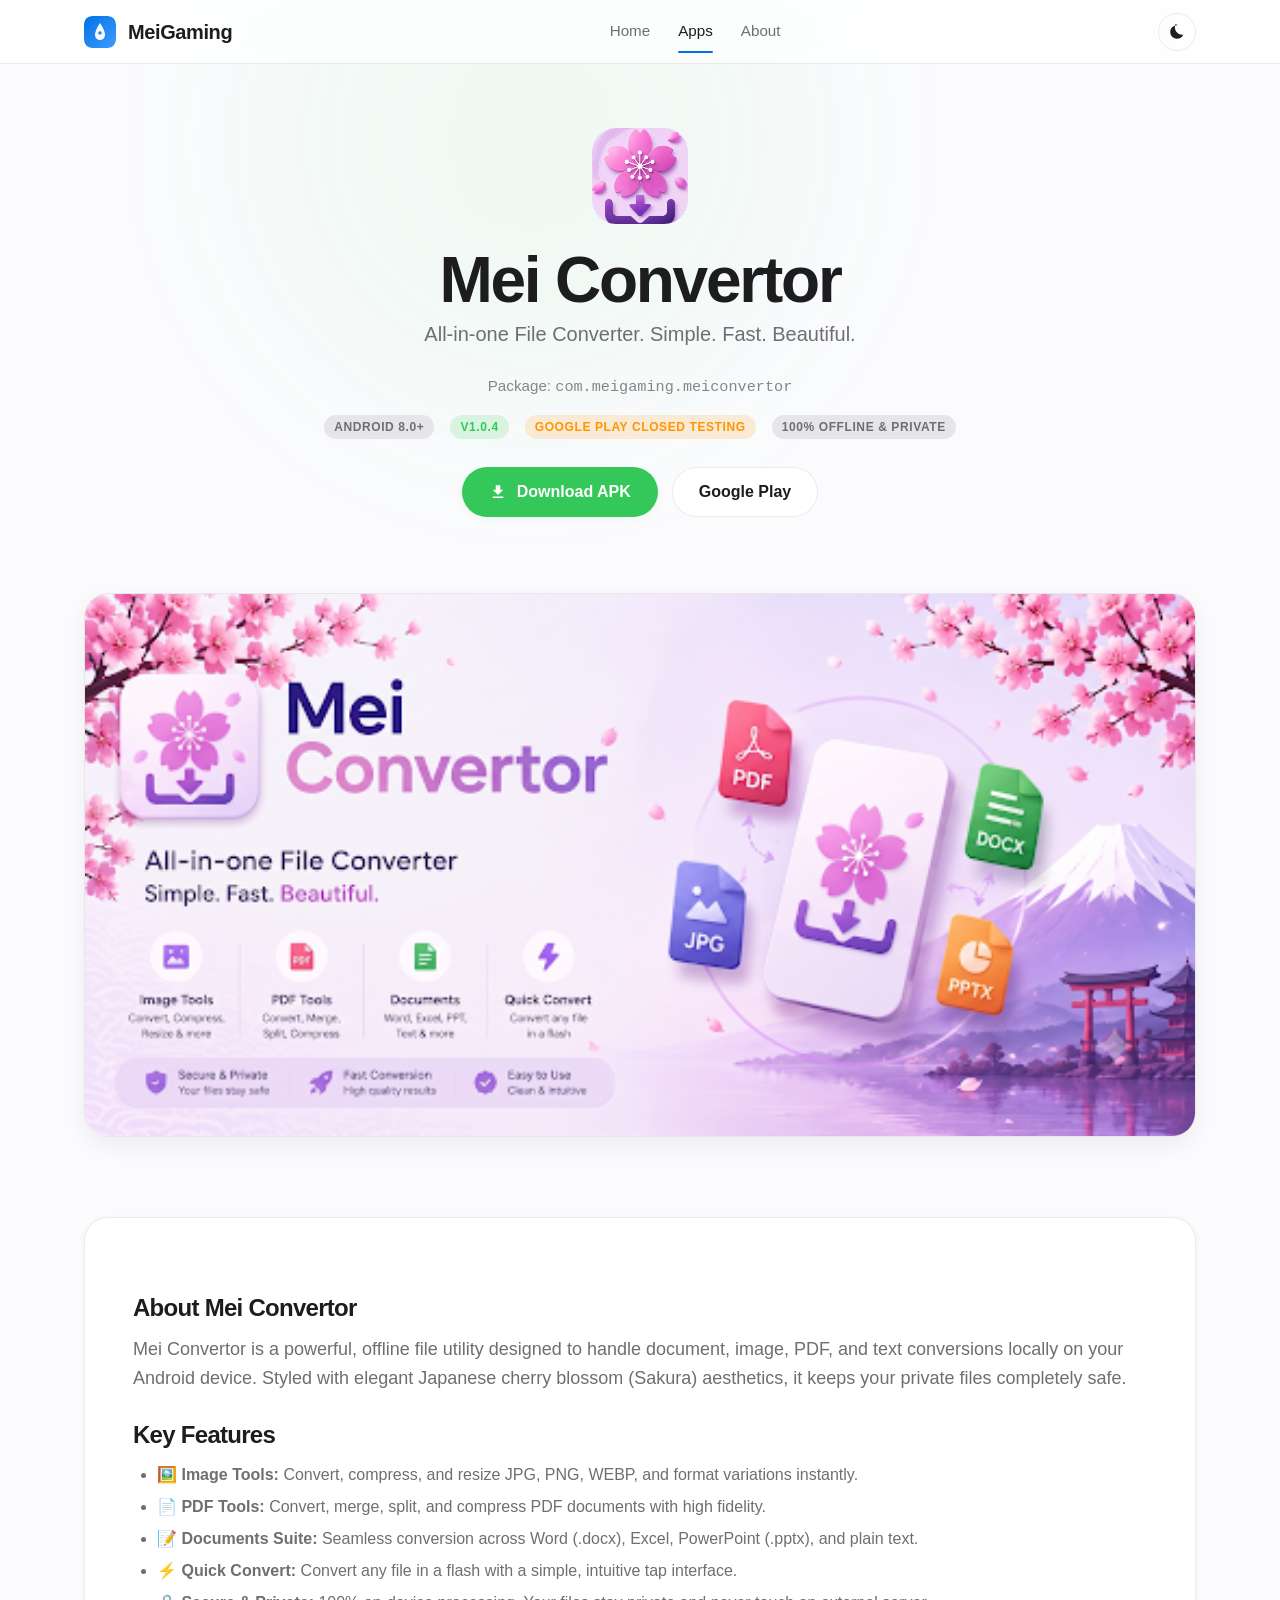
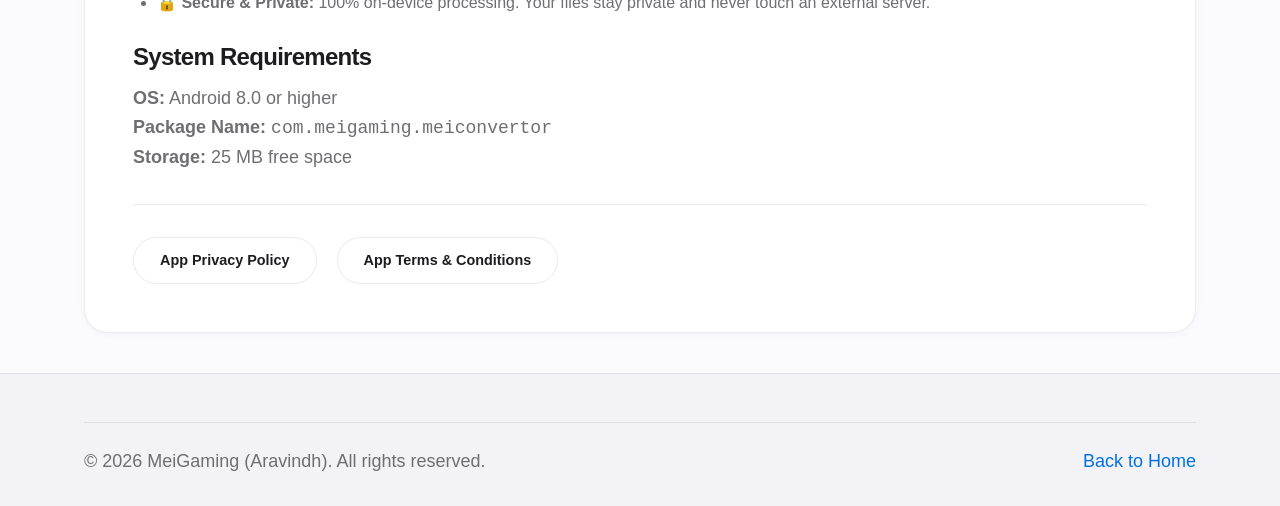
==== commit 65259f60: "Update navigation tab text to About" ====
--- a/apps/mei-convertor/index.html
+++ b/apps/mei-convertor/index.html
@@ -26,7 +26,7 @@
         <ul class="nav-links">
           <li class="nav-item"><a href="../../index.html" class="nav-link">Home</a></li>
           <li class="nav-item"><a href="../../index.html#apps" class="nav-link active">Apps</a></li>
-          <li class="nav-item"><a href="../../about.html" class="nav-link">About & Contact</a></li>
+          <li class="nav-item"><a href="../../about.html" class="nav-link">About</a></li>
         </ul>
       </nav>
 
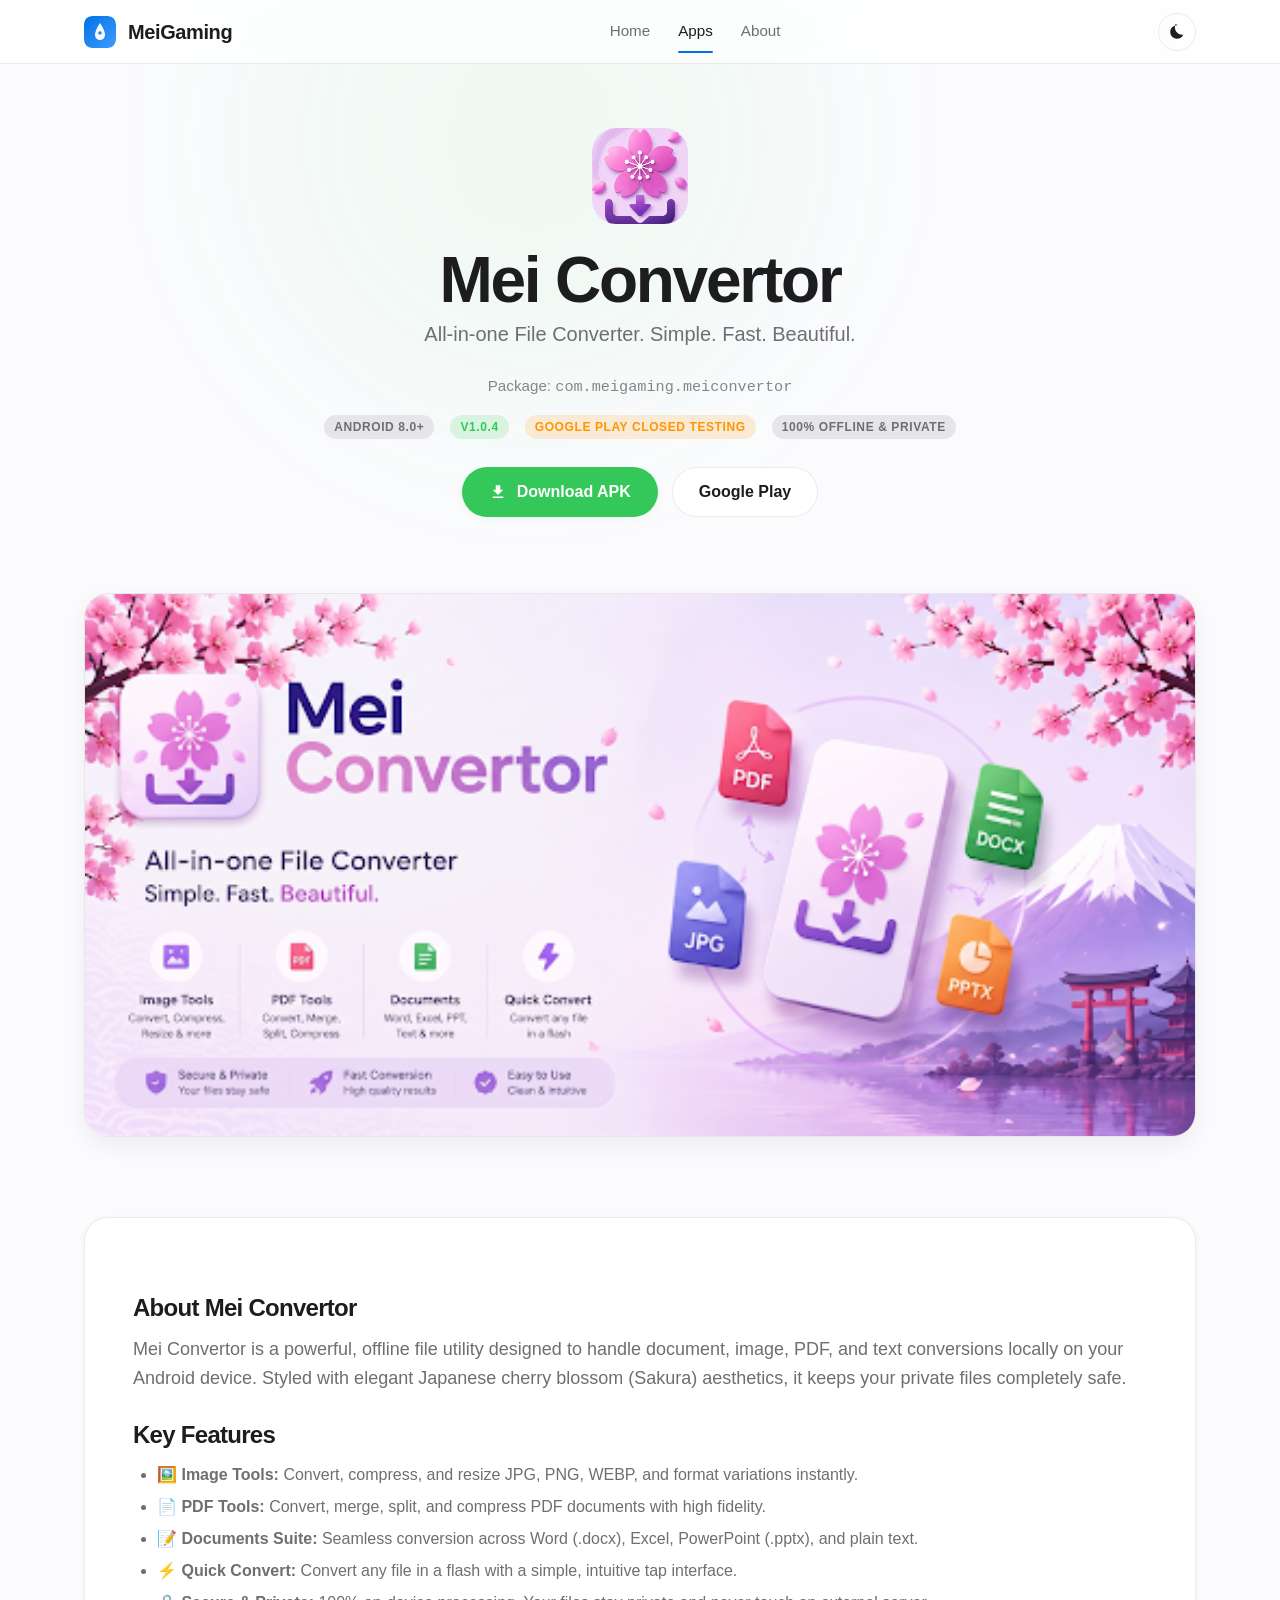
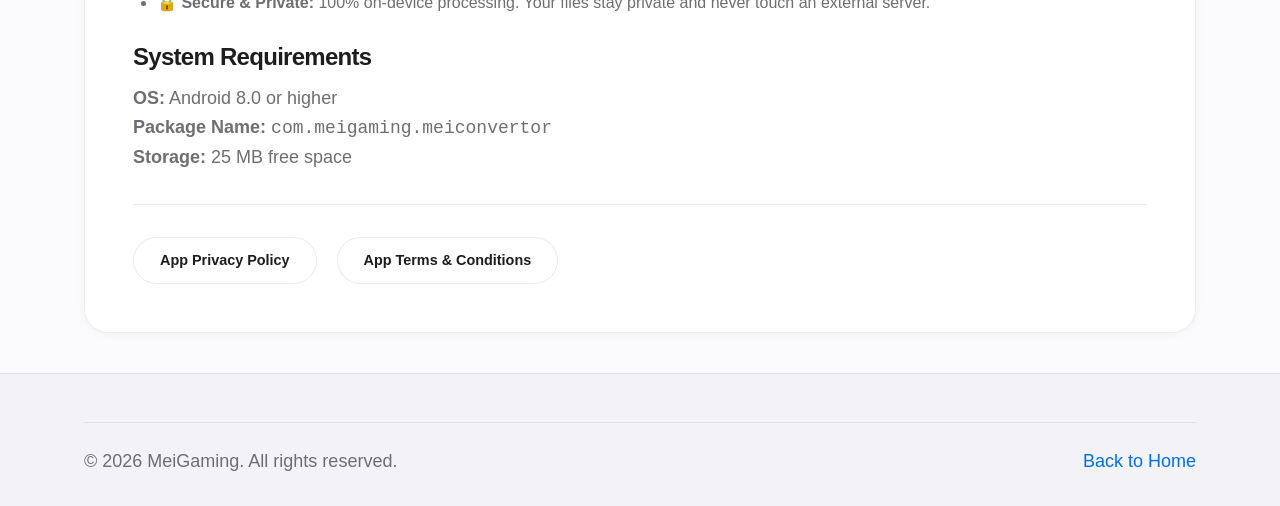
==== commit 83f69ebe: "Update footer copyright to '© 2026 MeiGaming. All rights reserved.'" ====
--- a/apps/mei-convertor/index.html
+++ b/apps/mei-convertor/index.html
@@ -103,7 +103,7 @@
   <footer class="footer">
     <div class="container">
       <div class="footer-bottom">
-        <p>&copy; <span class="copyright-year">2026</span> MeiGaming (Aravindh). All rights reserved.</p>
+        <p>&copy; <span class="copyright-year">2026</span> MeiGaming. All rights reserved.</p>
         <p><a href="../../index.html">Back to Home</a></p>
       </div>
     </div>
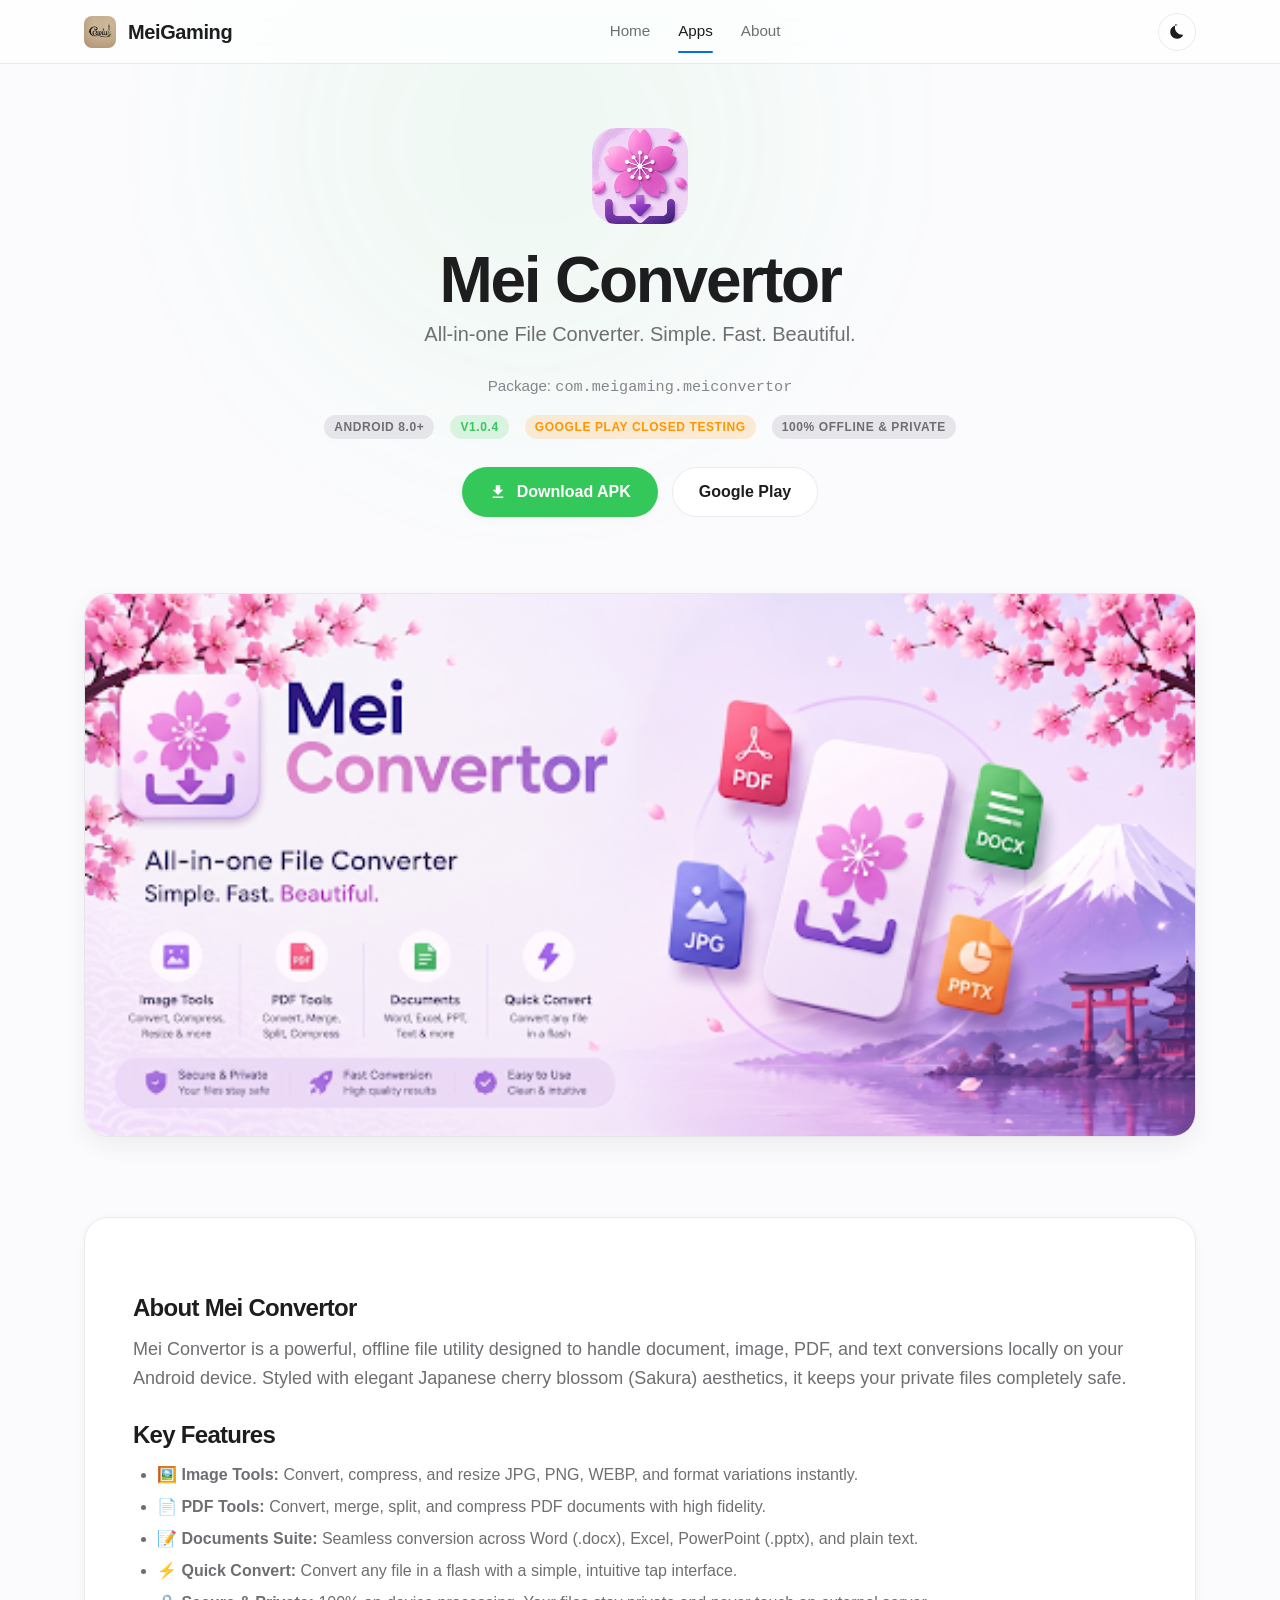
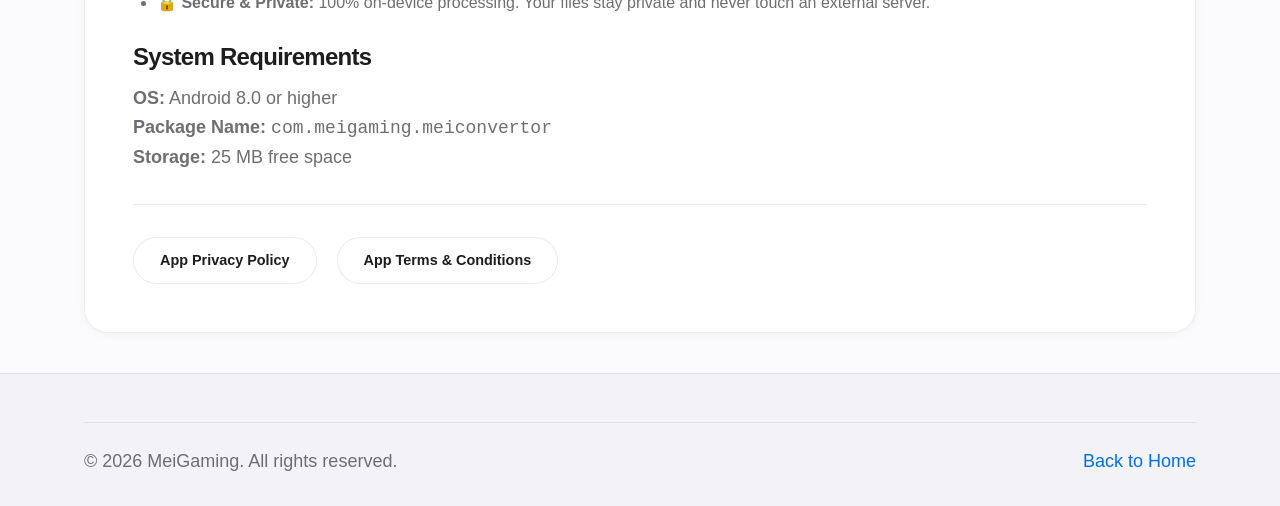
==== commit 52a764bd: "Replace website icon and favicon with official MeiGaming calligraphic logo" ====
--- a/apps/mei-convertor/index.html
+++ b/apps/mei-convertor/index.html
@@ -6,7 +6,7 @@
   <title>Mei Convertor — All-in-one File Converter for Android | MeiGaming</title>
   <meta name="description" content="Mei Convertor is an all-in-one file converter for Android. Simple, fast, beautiful offline file processing for Images, PDFs, Documents, and Text with zero data tracking.">
 
-  <link rel="icon" type="image/svg+xml" href="../../assets/images/icons/favicon.svg">
+  <link rel="icon" type="image/png" href="../../assets/images/icons/favicon.png">
   <link rel="stylesheet" href="../../assets/css/main.css">
   <link rel="stylesheet" href="../../assets/css/responsive.css">
 </head>
@@ -18,7 +18,7 @@
   <header class="header">
     <div class="container nav-container">
       <a href="../../index.html" class="brand" aria-label="MeiGaming Home">
-        <img src="../../assets/images/logo/logo.svg" alt="MeiGaming Logo" class="brand-icon">
+        <img src="../../assets/images/logo/logo.png" alt="MeiGaming Logo" class="brand-icon">
         <span>MeiGaming</span>
       </a>
 
